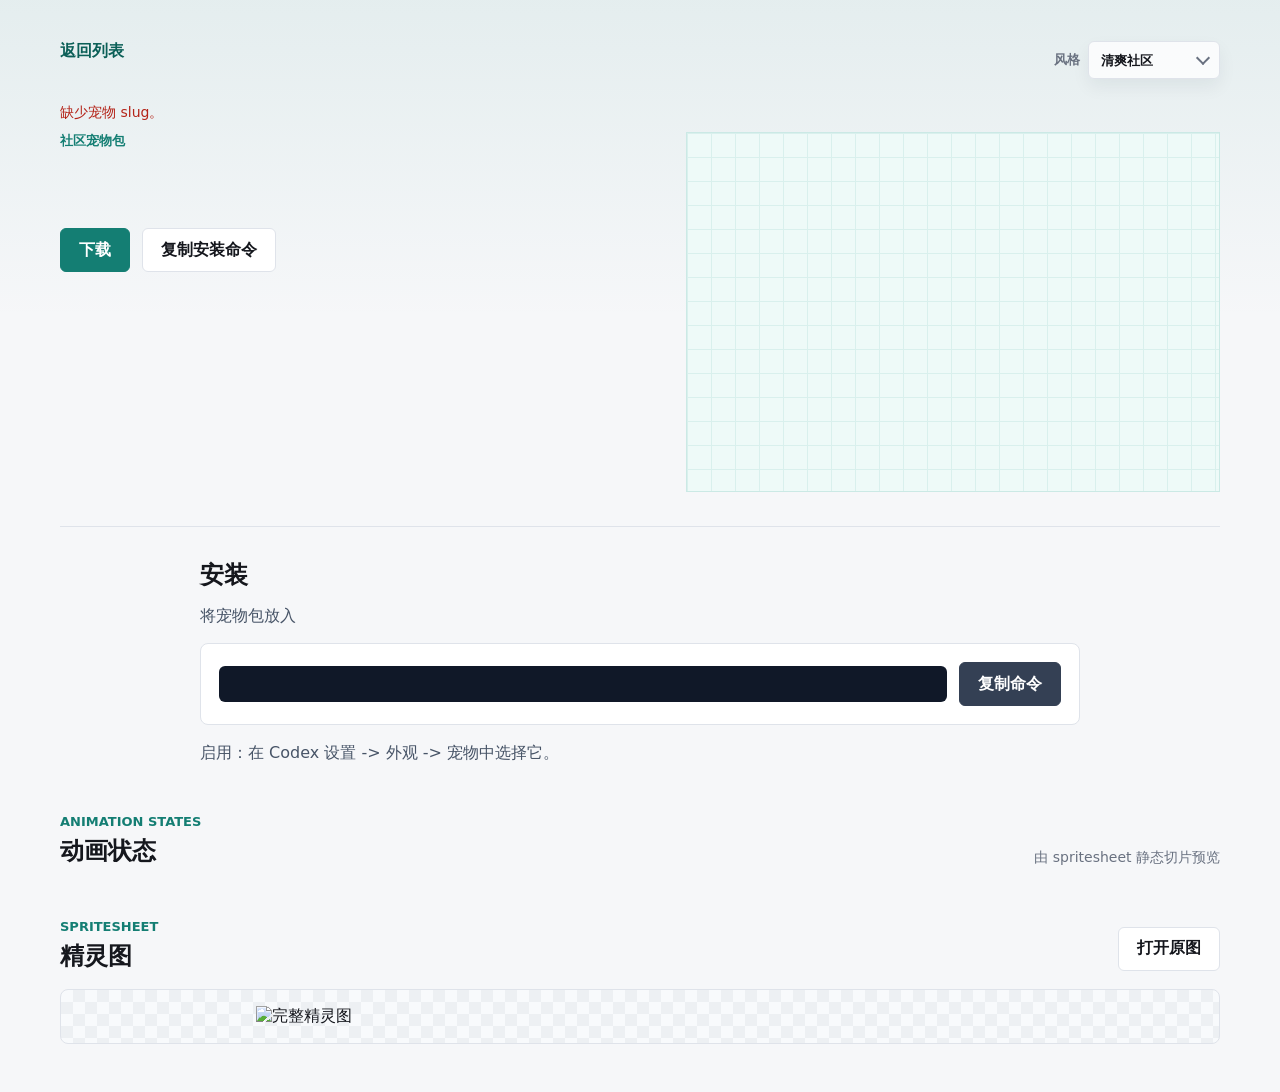
==== detail.html @ 7f70d269 "Initial Codex pet community gallery" ====
<!doctype html>
<html lang="zh-CN">
  <head>
    <meta charset="utf-8" />
    <meta name="viewport" content="width=device-width, initial-scale=1" />
    <title>宠物详情 | Codex Pet Gallery</title>
    <link rel="stylesheet" href="./styles.css" />
  </head>
  <body>
    <main class="shell detailShell">
      <div class="detailTopbar">
        <a class="backLink" href="./index.html">返回列表</a>
        <label class="themeSelectWrap">
          <span>风格</span>
          <span class="selectShell">
            <select id="themeSelect" aria-label="页面风格">
              <option value="classic">清爽社区</option>
              <option value="compact">紧凑信息</option>
              <option value="showcase">展示橱窗</option>
              <option value="dark">夜间像素</option>
            </select>
          </span>
        </label>
      </div>

      <section id="detailStatus" class="status" aria-live="polite">正在加载宠物详情...</section>

      <article id="detailView" class="detailView" hidden>
        <section class="detailHero">
          <div class="detailCopy">
            <p class="eyebrow" id="detailKicker">社区宠物包</p>
            <h1 id="detailTitle"></h1>
            <p id="detailDescription" class="detailDescription"></p>
            <div id="detailTags" class="cardTags"></div>
            <div id="detailStats" class="detailStats"></div>
            <div class="detailActions">
              <a id="detailDownload" class="primaryAction">下载</a>
              <button id="detailCopyInstall" class="secondaryAction" type="button">复制安装命令</button>
            </div>
          </div>

          <div class="detailPreview" aria-label="宠物动画预览">
            <span id="detailSprite" class="detailSprite" aria-hidden="true"></span>
          </div>
        </section>

        <section class="installPanel">
          <h2>安装</h2>
          <p>
            将宠物包放入
            <code id="installPath"></code>
          </p>
          <div class="commandBox">
            <code id="installCommand"></code>
            <button id="copyCommandInline" type="button">复制命令</button>
          </div>
          <p class="enableTip">启用：在 Codex 设置 -> 外观 -> 宠物中选择它。</p>
        </section>

        <section class="animationPanel">
          <div class="sectionTitleRow">
            <div>
              <p class="eyebrow">Animation States</p>
              <h2>动画状态</h2>
            </div>
            <span class="sectionNote">由 spritesheet 静态切片预览</span>
          </div>
          <div id="stateGrid" class="stateGrid"></div>
        </section>

        <section class="spritesheetPanel">
          <div class="sectionTitleRow">
            <div>
              <p class="eyebrow">Spritesheet</p>
              <h2>精灵图</h2>
            </div>
            <a id="spritesheetLink" class="secondaryAction" target="_blank" rel="noreferrer">打开原图</a>
          </div>
          <div class="sheetFrame">
            <img id="spritesheetImage" alt="完整精灵图" />
          </div>
        </section>
      </article>
    </main>

    <script src="./detail.js"></script>
  </body>
</html>
---- styles.css ----
:root {
  color-scheme: light;
  --bg: #f6f7f9;
  --panel: #ffffff;
  --ink: #15171d;
  --muted: #697180;
  --line: #dfe3ea;
  --accent: #147e73;
  --accent-strong: #0b5f57;
  --danger: #b42318;
  --shadow: 0 12px 30px rgba(20, 30, 45, 0.08);
}

* {
  box-sizing: border-box;
}

body {
  margin: 0;
  background:
    linear-gradient(180deg, rgba(20, 126, 115, 0.08), transparent 320px),
    var(--bg);
  color: var(--ink);
  font-family:
    Inter, ui-sans-serif, system-ui, -apple-system, BlinkMacSystemFont, "Segoe UI",
    "Microsoft YaHei", sans-serif;
}

button,
input {
  font: inherit;
}

button:disabled {
  cursor: not-allowed;
  opacity: 0.52;
}

.shell {
  width: min(1180px, calc(100% - 32px));
  margin: 0 auto;
  padding: 34px 0 48px;
}

.topbar {
  display: flex;
  align-items: end;
  justify-content: space-between;
  gap: 24px;
  margin-bottom: 26px;
}

.eyebrow {
  margin: 0 0 8px;
  color: var(--accent);
  font-size: 13px;
  font-weight: 800;
  text-transform: uppercase;
}

h1 {
  margin: 0;
  font-size: 42px;
  line-height: 1.05;
}

.stats {
  color: var(--muted);
  font-size: 14px;
  white-space: nowrap;
}

.inlineStats {
  font-weight: 800;
}

.themeSelectWrap {
  display: inline-flex;
  align-items: center;
  gap: 8px;
  color: var(--muted);
  font-size: 13px;
  font-weight: 800;
  white-space: nowrap;
}

.selectShell {
  position: relative;
  display: inline-flex;
  align-items: center;
}

.selectShell::after {
  content: "";
  position: absolute;
  right: 12px;
  width: 8px;
  height: 8px;
  border-right: 2px solid var(--muted);
  border-bottom: 2px solid var(--muted);
  pointer-events: none;
  transform: translateY(-2px) rotate(45deg);
}

.themeSelectWrap select {
  appearance: none;
  min-height: 38px;
  min-width: 132px;
  padding: 0 34px 0 12px;
  border: 1px solid var(--line);
  border-radius: 6px;
  background: rgba(255, 255, 255, 0.78);
  color: var(--ink);
  cursor: pointer;
  font-weight: 800;
  box-shadow: 0 8px 18px rgba(20, 30, 45, 0.06);
}

.themeSelectWrap select:focus {
  border-color: var(--accent);
  outline: 3px solid rgba(20, 126, 115, 0.14);
}

.controls {
  display: grid;
  gap: 16px;
  padding: 18px;
  margin-bottom: 18px;
  background: rgba(255, 255, 255, 0.78);
  border: 1px solid var(--line);
  border-radius: 8px;
  box-shadow: var(--shadow);
  backdrop-filter: blur(16px);
}

.search {
  display: grid;
  grid-template-columns: minmax(0, 1fr) auto auto;
  gap: 10px;
}

.search input,
.jumpForm input {
  min-width: 0;
  height: 42px;
  padding: 0 14px;
  border: 1px solid var(--line);
  border-radius: 6px;
  background: #fff;
  color: var(--ink);
}

.search button,
.pager button,
.actions a,
.actions button,
.ghost {
  min-height: 38px;
  padding: 0 14px;
  border: 1px solid var(--accent);
  border-radius: 6px;
  background: var(--accent);
  color: #fff;
  cursor: pointer;
  text-decoration: none;
  display: inline-flex;
  align-items: center;
  justify-content: center;
  white-space: nowrap;
}

.toolbar {
  display: flex;
  align-items: center;
  justify-content: space-between;
  gap: 14px;
}

.segmented {
  display: inline-grid;
  grid-template-columns: repeat(3, 1fr);
  border: 1px solid var(--line);
  border-radius: 6px;
  overflow: hidden;
  background: #fff;
}

.segmented button {
  min-width: 78px;
  height: 38px;
  border: 0;
  border-right: 1px solid var(--line);
  background: transparent;
  color: var(--muted);
  cursor: pointer;
}

.segmented button:last-child {
  border-right: 0;
}

.segmented .active {
  background: var(--ink);
  color: #fff;
}

.ghost {
  border-color: var(--line);
  background: #fff;
  color: var(--ink);
}

.tags {
  display: flex;
  flex-wrap: wrap;
  gap: 8px;
}

.styleBar {
  display: flex;
  align-items: center;
  flex-wrap: wrap;
  gap: 8px;
  color: var(--muted);
  font-size: 13px;
}

.styleBar span {
  font-weight: 800;
}

.styleBar button {
  min-height: 32px;
  padding: 0 10px;
  border: 1px solid var(--line);
  border-radius: 6px;
  background: #fff;
  color: var(--muted);
  cursor: pointer;
}

.styleBar button.active {
  border-color: var(--accent);
  background: rgba(20, 126, 115, 0.1);
  color: var(--accent-strong);
}

.tag {
  height: 32px;
  padding: 0 10px;
  border: 1px solid var(--line);
  border-radius: 6px;
  background: #fff;
  color: var(--muted);
  cursor: pointer;
}

.tag.active {
  border-color: var(--accent);
  background: rgba(20, 126, 115, 0.1);
  color: var(--accent-strong);
}

.filterSummary {
  min-height: 20px;
  color: var(--muted);
  font-size: 13px;
}

.summaryRow {
  display: flex;
  align-items: center;
  justify-content: space-between;
  gap: 16px;
}

.status {
  min-height: 28px;
  color: var(--muted);
  font-size: 14px;
}

.status.error {
  color: var(--danger);
}

.grid {
  display: grid;
  grid-template-columns: repeat(4, minmax(0, 1fr));
  gap: 16px;
}

.grid[aria-busy="true"] {
  opacity: 0.68;
}

.card {
  display: grid;
  grid-template-rows: 168px minmax(220px, auto);
  min-width: 0;
  overflow: hidden;
  border: 1px solid var(--line);
  border-radius: 8px;
  background: var(--panel);
  box-shadow: var(--shadow);
}

.previewButton {
  position: relative;
  display: grid;
  place-items: center;
  width: 100%;
  min-width: 0;
  border: 0;
  border-bottom: 1px solid var(--line);
  background:
    linear-gradient(45deg, #edf0f3 25%, transparent 25%) 0 0 / 22px 22px,
    linear-gradient(45deg, transparent 75%, #edf0f3 75%) 0 0 / 22px 22px,
    linear-gradient(45deg, transparent 75%, #edf0f3 75%) 11px 11px / 22px 22px,
    linear-gradient(45deg, #edf0f3 25%, #f8fafc 25%) 11px 11px / 22px 22px;
  cursor: pointer;
}

.sprite {
  --idle-distance: 576px;
  width: 96px;
  height: 104px;
  image-rendering: pixelated;
  background-repeat: no-repeat;
  background-size: 768px 936px;
  background-position: 0 0;
  animation: idleSprite 900ms steps(6) infinite;
}

.card:hover .sprite,
.previewButton:focus-visible .sprite {
  animation-duration: 560ms;
}

@keyframes idleSprite {
  from {
    background-position-x: 0;
  }
  to {
    background-position-x: calc(var(--idle-distance) * -1);
  }
}

.cardBody {
  display: grid;
  grid-template-rows: auto minmax(58px, 1fr) auto auto auto;
  gap: 10px;
  padding: 14px;
}

.titleRow {
  display: flex;
  align-items: start;
  justify-content: space-between;
  gap: 10px;
}

h2 {
  margin: 0;
  min-width: 0;
  font-size: 18px;
  line-height: 1.22;
  overflow-wrap: anywhere;
}

.version {
  flex: 0 0 auto;
  color: var(--muted);
  font-size: 12px;
}

.desc {
  margin: 0;
  color: var(--muted);
  font-size: 13px;
  line-height: 1.45;
  display: -webkit-box;
  -webkit-line-clamp: 3;
  -webkit-box-orient: vertical;
  overflow: hidden;
}

.meta {
  color: var(--muted);
  font-size: 12px;
  line-height: 1.4;
}

.cardTags {
  display: flex;
  flex-wrap: wrap;
  gap: 6px;
  min-height: 26px;
}

.chip {
  display: inline-flex;
  align-items: center;
  height: 24px;
  padding: 0 8px;
  border: 0;
  border-radius: 6px;
  background: #eef5f4;
  color: var(--accent-strong);
  cursor: pointer;
  font-size: 12px;
}

.chip.muted {
  color: var(--muted);
  cursor: default;
}

.actions {
  display: grid;
  grid-template-columns: 1fr 1fr;
  gap: 8px;
}

.actions .copyInstall {
  grid-column: 1 / -1;
  border-color: var(--line);
  background: #fff;
  color: var(--ink);
}

.actions .detail {
  border-color: var(--line);
  background: #fff;
  color: var(--ink);
}

.pager {
  display: flex;
  align-items: center;
  justify-content: center;
  flex-wrap: wrap;
  gap: 12px;
  margin-top: 22px;
}

#pageInfo {
  min-width: 150px;
  text-align: center;
  color: var(--muted);
}

.jumpForm {
  display: inline-flex;
  align-items: center;
  gap: 8px;
  color: var(--muted);
}

.jumpForm input {
  width: 86px;
  height: 38px;
  text-align: center;
}

@media (max-width: 980px) {
  .grid {
    grid-template-columns: repeat(3, minmax(0, 1fr));
  }
}

@media (max-width: 740px) {
  .shell {
    width: min(100% - 20px, 1180px);
    padding-top: 22px;
  }

  .topbar,
  .toolbar {
    align-items: stretch;
    flex-direction: column;
  }

  .topbar {
    align-items: flex-start;
  }

  .themeSelectWrap,
  .selectShell,
  .themeSelectWrap select {
    width: 100%;
  }

  h1 {
    font-size: 34px;
  }

  .search {
    grid-template-columns: 1fr;
  }

  .segmented {
    width: 100%;
  }

  .segmented button {
    min-width: 0;
  }

  .grid {
    grid-template-columns: repeat(2, minmax(0, 1fr));
    gap: 12px;
  }

  .card {
    grid-template-rows: 146px minmax(220px, auto);
  }

  .summaryRow,
  .detailTopbar {
    align-items: stretch;
    flex-direction: column;
  }

  .inlineStats {
    align-self: flex-start;
  }
}

@media (max-width: 480px) {
  .grid {
    grid-template-columns: 1fr;
  }

  .pager {
    align-items: stretch;
    flex-direction: column;
  }

  #pageInfo,
  .jumpForm,
  .pager button {
    width: 100%;
  }

  .jumpForm {
    display: grid;
    grid-template-columns: auto 1fr auto;
  }

  .jumpForm input {
    width: 100%;
  }
}

.detailShell {
  width: min(1160px, calc(100% - 32px));
}

.backLink {
  display: inline-flex;
  align-items: center;
  min-height: 34px;
  margin-bottom: 18px;
  color: var(--accent-strong);
  font-weight: 700;
  text-decoration: none;
}

.detailTopbar {
  display: flex;
  align-items: center;
  justify-content: space-between;
  gap: 16px;
  margin-bottom: 18px;
}

.detailView {
  display: grid;
  gap: 34px;
}

.detailStyleBar {
  margin: -8px 0 18px;
}

.detailHero {
  display: grid;
  grid-template-columns: minmax(0, 1fr) minmax(360px, 46%);
  gap: 42px;
  align-items: start;
  padding-bottom: 34px;
  border-bottom: 1px solid var(--line);
}

.detailCopy {
  min-width: 0;
}

.detailDescription {
  margin: 22px 0 24px;
  max-width: 680px;
  color: #344054;
  font-size: 22px;
  line-height: 1.55;
}

.detailStats {
  margin: 22px 0 0;
  color: var(--muted);
  font-size: 15px;
}

.detailActions {
  display: flex;
  flex-wrap: wrap;
  gap: 12px;
  margin-top: 28px;
}

.primaryAction,
.secondaryAction,
.commandBox button {
  min-height: 44px;
  padding: 0 18px;
  border: 1px solid var(--accent);
  border-radius: 6px;
  background: var(--accent);
  color: #fff;
  cursor: pointer;
  display: inline-flex;
  align-items: center;
  justify-content: center;
  font-weight: 800;
  text-decoration: none;
}

.secondaryAction {
  border-color: var(--line);
  background: #fff;
  color: var(--ink);
}

.detailPreview {
  display: grid;
  place-items: center;
  min-height: 360px;
  border: 1px solid #cbe9e5;
  background:
    linear-gradient(#d9f0ed 1px, transparent 1px) 0 0 / 24px 24px,
    linear-gradient(90deg, #d9f0ed 1px, transparent 1px) 0 0 / 24px 24px,
    #eefaf8;
}

.detailSprite {
  width: 192px;
  height: 208px;
  image-rendering: pixelated;
  background-repeat: no-repeat;
  background-size: 1536px 1872px;
  background-position: 0 0;
  animation: detailIdleSprite 900ms steps(6) infinite;
}

@keyframes detailIdleSprite {
  from {
    background-position-x: 0;
  }
  to {
    background-position-x: -1152px;
  }
}

.installPanel {
  width: min(880px, 100%);
  margin: 0 auto;
}

.installPanel h2 {
  margin: 0 0 12px;
  font-size: 24px;
}

.installPanel p {
  color: #475467;
  font-size: 16px;
}

.installPanel code {
  border-radius: 5px;
  background: #fff7e6;
  color: #111827;
  font-family: "Cascadia Mono", "SFMono-Regular", Consolas, monospace;
}

.commandBox {
  display: grid;
  grid-template-columns: minmax(0, 1fr) auto;
  gap: 12px;
  align-items: center;
  padding: 18px;
  border: 1px solid var(--line);
  border-radius: 8px;
  background: #fff;
}

.commandBox > code {
  display: block;
  min-width: 0;
  padding: 18px;
  overflow-x: auto;
  border-radius: 6px;
  background: #101828;
  color: #fff;
  white-space: nowrap;
}

.commandBox button {
  border-color: #344054;
  background: #344054;
}

.enableTip {
  margin-top: 18px;
}

.animationPanel,
.spritesheetPanel {
  display: grid;
  gap: 18px;
}

.sectionTitleRow {
  display: flex;
  align-items: end;
  justify-content: space-between;
  gap: 18px;
}

.sectionTitleRow h2 {
  margin: 0;
  font-size: 24px;
}

.sectionNote {
  color: var(--muted);
  font-size: 14px;
}

.stateGrid {
  display: grid;
  grid-template-columns: repeat(3, minmax(0, 1fr));
  gap: 14px;
}

.stateCard {
  display: grid;
  gap: 8px;
  min-width: 0;
  padding: 12px;
  border: 1px solid var(--line);
  border-radius: 8px;
  background: #fff;
}

.statePreview {
  display: grid;
  place-items: center;
  min-height: 138px;
  overflow: hidden;
  border: 1px solid #d7ece9;
  border-radius: 6px;
  background:
    linear-gradient(#e2f2ef 1px, transparent 1px) 0 0 / 18px 18px,
    linear-gradient(90deg, #e2f2ef 1px, transparent 1px) 0 0 / 18px 18px,
    #f5fbfa;
}

.stateSprite {
  width: 96px;
  height: 104px;
  image-rendering: pixelated;
  background-repeat: no-repeat;
  background-size: 768px 936px;
  background-position: 0 calc(var(--row) * -104px);
  animation-name: stateSprite;
  animation-iteration-count: infinite;
}

@keyframes stateSprite {
  from {
    background-position-x: 0;
  }
  to {
    background-position-x: calc(var(--distance) * -1);
  }
}

.stateTitle {
  font-weight: 800;
}

.stateMeta {
  color: var(--muted);
  font-size: 13px;
}

.sheetFrame {
  overflow: auto;
  max-height: 720px;
  padding: 16px;
  border: 1px solid var(--line);
  border-radius: 8px;
  background:
    linear-gradient(45deg, #edf0f3 25%, transparent 25%) 0 0 / 24px 24px,
    linear-gradient(45deg, transparent 75%, #edf0f3 75%) 0 0 / 24px 24px,
    linear-gradient(45deg, transparent 75%, #edf0f3 75%) 12px 12px / 24px 24px,
    linear-gradient(45deg, #edf0f3 25%, #f8fafc 25%) 12px 12px / 24px 24px;
}

.sheetFrame img {
  display: block;
  width: min(100%, 768px);
  height: auto;
  margin: 0 auto;
  image-rendering: pixelated;
}

@media (max-width: 860px) {
  .detailHero {
    grid-template-columns: 1fr;
  }

  .detailPreview {
    min-height: 300px;
  }
}

@media (max-width: 560px) {
  .detailDescription {
    font-size: 18px;
  }

  .detailActions,
  .commandBox {
    grid-template-columns: 1fr;
  }

  .primaryAction,
  .secondaryAction,
  .commandBox button {
    width: 100%;
  }

  .sectionTitleRow {
    align-items: stretch;
    flex-direction: column;
  }

  .stateGrid {
    grid-template-columns: 1fr;
  }
}

@media (min-width: 561px) and (max-width: 900px) {
  .stateGrid {
    grid-template-columns: repeat(2, minmax(0, 1fr));
  }
}

/* Style 2: compact information desk */
:root[data-theme="compact"] {
  --bg: #f7f8fb;
  --panel: #ffffff;
  --ink: #18212f;
  --muted: #566274;
  --line: #d9dee8;
  --accent: #2563eb;
  --accent-strong: #1d4ed8;
  --shadow: 0 6px 18px rgba(20, 30, 45, 0.06);
}

:root[data-theme="compact"] body {
  background: var(--bg);
}

:root[data-theme="compact"] .shell {
  width: min(1480px, calc(100% - 24px));
  padding-top: 18px;
}

:root[data-theme="compact"] .topbar {
  align-items: center;
  margin-bottom: 14px;
}

:root[data-theme="compact"] h1 {
  font-size: 30px;
}

:root[data-theme="compact"] .controls {
  gap: 10px;
  padding: 12px;
  box-shadow: none;
}

:root[data-theme="compact"] .grid {
  grid-template-columns: repeat(5, minmax(0, 1fr));
  gap: 10px;
}

:root[data-theme="compact"] .card {
  grid-template-rows: 118px minmax(190px, auto);
  border-radius: 6px;
}

:root[data-theme="compact"] .sprite {
  --idle-distance: 432px;
  width: 72px;
  height: 78px;
  background-size: 576px 702px;
}

:root[data-theme="compact"] .cardBody {
  gap: 7px;
  padding: 10px;
}

:root[data-theme="compact"] h2 {
  font-size: 15px;
}

:root[data-theme="compact"] .desc {
  -webkit-line-clamp: 2;
  font-size: 12px;
}

:root[data-theme="compact"] .actions {
  grid-template-columns: 1fr;
}

/* Style 3: showcase gallery */
:root[data-theme="showcase"] {
  --bg: #fbf7f1;
  --panel: #fffdf8;
  --ink: #201712;
  --muted: #735f52;
  --line: #ead9c8;
  --accent: #b85f2f;
  --accent-strong: #87441f;
  --shadow: 0 18px 38px rgba(89, 50, 25, 0.12);
}

:root[data-theme="showcase"] body {
  background:
    linear-gradient(180deg, rgba(184, 95, 47, 0.18), transparent 380px),
    var(--bg);
}

:root[data-theme="showcase"] .shell {
  width: min(1320px, calc(100% - 40px));
}

:root[data-theme="showcase"] .topbar {
  align-items: center;
  padding: 24px 0;
}

:root[data-theme="showcase"] h1 {
  font-size: 54px;
}

:root[data-theme="showcase"] .controls {
  padding: 22px;
  border-radius: 8px;
  background: rgba(255, 253, 248, 0.9);
}

:root[data-theme="showcase"] .grid {
  grid-template-columns: repeat(3, minmax(0, 1fr));
  gap: 22px;
}

:root[data-theme="showcase"] .card {
  grid-template-rows: 238px minmax(230px, auto);
}

:root[data-theme="showcase"] .sprite {
  --idle-distance: 864px;
  width: 144px;
  height: 156px;
  background-size: 1152px 1404px;
}

:root[data-theme="showcase"] .previewButton {
  background:
    linear-gradient(#ead9c8 1px, transparent 1px) 0 0 / 22px 22px,
    linear-gradient(90deg, #ead9c8 1px, transparent 1px) 0 0 / 22px 22px,
    #fff8ed;
}

:root[data-theme="showcase"] h2 {
  font-size: 22px;
}

/* Style 4: dark pixel lab */
:root[data-theme="dark"] {
  color-scheme: dark;
  --bg: #0b1118;
  --panel: #121a24;
  --ink: #f4f7fb;
  --muted: #9aa7b8;
  --line: #263445;
  --accent: #34d399;
  --accent-strong: #6ee7b7;
  --danger: #fb7185;
  --shadow: 0 12px 28px rgba(0, 0, 0, 0.34);
}

:root[data-theme="dark"] body {
  background:
    linear-gradient(180deg, rgba(52, 211, 153, 0.12), transparent 340px),
    radial-gradient(circle at top right, rgba(37, 99, 235, 0.12), transparent 300px),
    var(--bg);
}

:root[data-theme="dark"] .controls,
:root[data-theme="dark"] .card,
:root[data-theme="dark"] .stateCard,
:root[data-theme="dark"] .commandBox {
  background: rgba(18, 26, 36, 0.92);
}

:root[data-theme="dark"] .search input,
:root[data-theme="dark"] .jumpForm input,
:root[data-theme="dark"] .themeSelectWrap select,
:root[data-theme="dark"] .segmented,
:root[data-theme="dark"] .tag,
:root[data-theme="dark"] .styleBar button,
:root[data-theme="dark"] .ghost,
:root[data-theme="dark"] .actions .copyInstall,
:root[data-theme="dark"] .actions .detail,
:root[data-theme="dark"] .secondaryAction {
  background: #0f1722;
  color: var(--ink);
}

:root[data-theme="dark"] .themeSelectWrap select {
  box-shadow: 0 8px 18px rgba(0, 0, 0, 0.18);
}

:root[data-theme="dark"] .selectShell::after {
  border-color: var(--accent-strong);
}

:root[data-theme="dark"] .segmented .active {
  background: var(--accent);
  color: #06110d;
}

:root[data-theme="dark"] .styleBar button.active,
:root[data-theme="dark"] .tag.active {
  background: rgba(52, 211, 153, 0.16);
  color: var(--accent-strong);
}

:root[data-theme="dark"] .previewButton,
:root[data-theme="dark"] .sheetFrame {
  background:
    linear-gradient(45deg, #182232 25%, transparent 25%) 0 0 / 22px 22px,
    linear-gradient(45deg, transparent 75%, #182232 75%) 0 0 / 22px 22px,
    linear-gradient(45deg, transparent 75%, #182232 75%) 11px 11px / 22px 22px,
    linear-gradient(45deg, #182232 25%, #101823 25%) 11px 11px / 22px 22px;
}

:root[data-theme="dark"] .detailPreview,
:root[data-theme="dark"] .statePreview {
  background:
    linear-gradient(#21384a 1px, transparent 1px) 0 0 / 22px 22px,
    linear-gradient(90deg, #21384a 1px, transparent 1px) 0 0 / 22px 22px,
    #0d1722;
}

:root[data-theme="dark"] .detailDescription {
  color: #d3dbe7;
}

:root[data-theme="dark"] .installPanel code {
  background: #1c2a3a;
  color: #f4f7fb;
}

:root[data-theme="dark"] .commandBox > code {
  background: #050914;
}

@media (max-width: 1180px) {
  :root[data-theme="compact"] .grid {
    grid-template-columns: repeat(4, minmax(0, 1fr));
  }
}

@media (max-width: 980px) {
  :root[data-theme="compact"] .grid,
  :root[data-theme="showcase"] .grid {
    grid-template-columns: repeat(3, minmax(0, 1fr));
  }
}

@media (max-width: 740px) {
  :root[data-theme="compact"] .grid,
  :root[data-theme="showcase"] .grid {
    grid-template-columns: repeat(2, minmax(0, 1fr));
  }
}

@media (max-width: 480px) {
  :root[data-theme="compact"] .grid,
  :root[data-theme="showcase"] .grid {
    grid-template-columns: 1fr;
  }
}
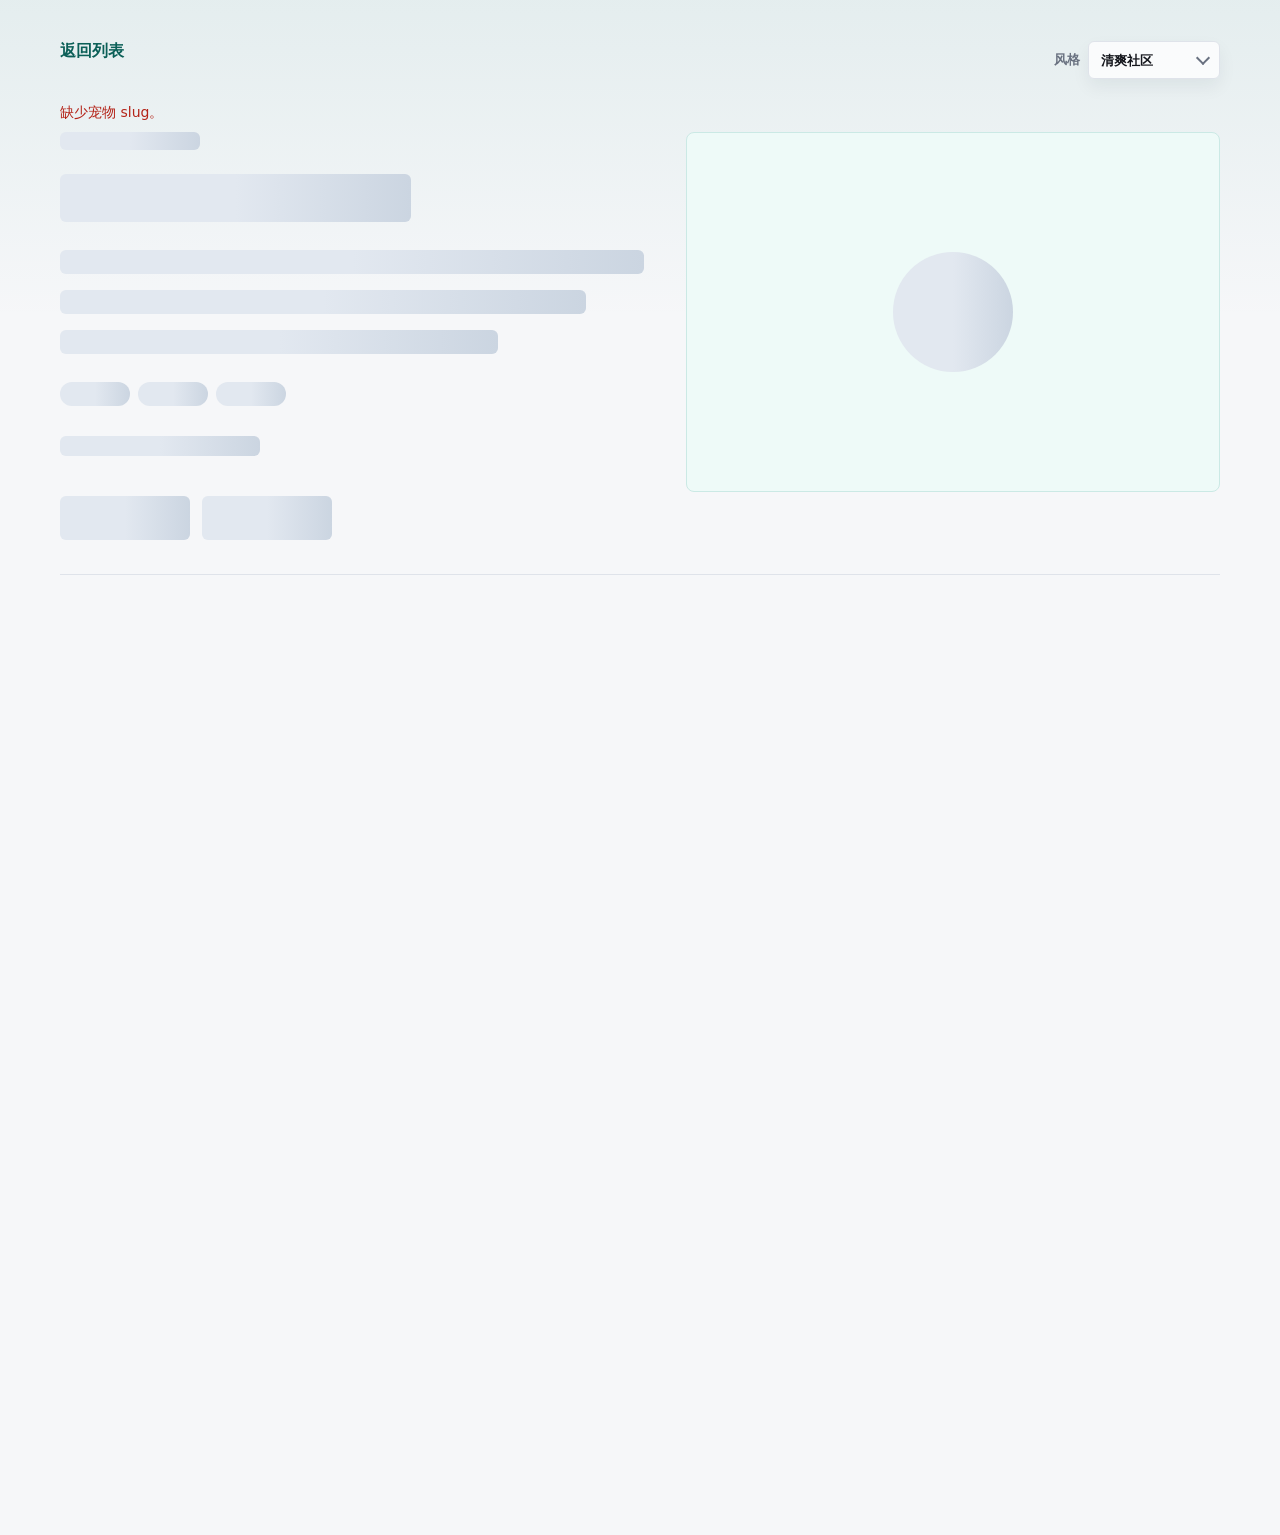
==== commit 85c9fe34: "feat: 优化详情页骨架屏、降落伞逻辑与宠物点击互动" ====
--- a/detail.html
+++ b/detail.html
@@ -3,13 +3,15 @@
   <head>
     <meta charset="utf-8" />
     <meta name="viewport" content="width=device-width, initial-scale=1" />
+    <meta name="description" content="Codex Pet Gallery 宠物详情页，提供高品质社区宠物包的详细信息、动画状态预览、精灵图展示及一键命令安装下载服务。" />
+    <meta name="keywords" content="Codex Pet, 桌面宠物, 宠物包下载, 动画预览, 像素宠物, 精灵图" />
     <title>宠物详情 | Codex Pet Gallery</title>
     <link rel="stylesheet" href="./styles.css" />
   </head>
   <body>
     <main class="shell detailShell">
       <div class="detailTopbar">
-        <a class="backLink" href="./index.html">返回列表</a>
+        <a class="backLink" href="./index.html" aria-label="返回宠物画廊列表">返回列表</a>
         <label class="themeSelectWrap">
           <span>风格</span>
           <span class="selectShell">
@@ -18,12 +20,39 @@
               <option value="compact">紧凑信息</option>
               <option value="showcase">展示橱窗</option>
               <option value="dark">夜间像素</option>
+              <option value="cartoon">卡通花园</option>
             </select>
           </span>
         </label>
       </div>
 
       <section id="detailStatus" class="status" aria-live="polite">正在加载宠物详情...</section>
+
+      <!-- 高保真 shimmer 流光骨架屏布局 -->
+      <section id="detailSkeleton" class="detailSkeleton" aria-busy="true" aria-label="正在加载宠物详情，请稍候">
+        <div class="skeletonHero">
+          <div class="skeletonCopy">
+            <div class="skeleton-item skeleton-kicker" aria-hidden="true"></div>
+            <div class="skeleton-item skeleton-title" aria-hidden="true"></div>
+            <div class="skeleton-item skeleton-desc-line1" aria-hidden="true"></div>
+            <div class="skeleton-item skeleton-desc-line2" aria-hidden="true"></div>
+            <div class="skeleton-item skeleton-desc-line3" aria-hidden="true"></div>
+            <div class="skeleton-tags" aria-hidden="true">
+              <div class="skeleton-item skeleton-chip"></div>
+              <div class="skeleton-item skeleton-chip"></div>
+              <div class="skeleton-item skeleton-chip"></div>
+            </div>
+            <div class="skeleton-item skeleton-stats" aria-hidden="true"></div>
+            <div class="skeleton-actions" aria-hidden="true">
+              <div class="skeleton-item skeleton-btn"></div>
+              <div class="skeleton-item skeleton-btn"></div>
+            </div>
+          </div>
+          <div class="skeletonPreview" aria-hidden="true">
+            <div class="skeleton-item skeleton-sprite"></div>
+          </div>
+        </div>
+      </section>
 
       <article id="detailView" class="detailView" hidden>
         <section class="detailHero">
@@ -34,8 +63,8 @@
             <div id="detailTags" class="cardTags"></div>
             <div id="detailStats" class="detailStats"></div>
             <div class="detailActions">
-              <a id="detailDownload" class="primaryAction">下载</a>
-              <button id="detailCopyInstall" class="secondaryAction" type="button">复制安装命令</button>
+              <a id="detailDownload" class="primaryAction" aria-label="下载该宠物的安装包文件">下载</a>
+              <button id="detailCopyInstall" class="secondaryAction" type="button" aria-label="复制一键安装该宠物的 Powershell 命令">复制安装命令</button>
             </div>
           </div>
 
@@ -52,7 +81,7 @@
           </p>
           <div class="commandBox">
             <code id="installCommand"></code>
-            <button id="copyCommandInline" type="button">复制命令</button>
+            <button id="copyCommandInline" type="button" aria-label="复制当前行的 Powershell 安装命令">复制命令</button>
           </div>
           <p class="enableTip">启用：在 Codex 设置 -> 外观 -> 宠物中选择它。</p>
         </section>
@@ -74,7 +103,7 @@
               <p class="eyebrow">Spritesheet</p>
               <h2>精灵图</h2>
             </div>
-            <a id="spritesheetLink" class="secondaryAction" target="_blank" rel="noreferrer">打开原图</a>
+            <a id="spritesheetLink" class="secondaryAction" target="_blank" rel="noreferrer" aria-label="在新窗口中打开原图尺寸的精灵图">打开原图</a>
           </div>
           <div class="sheetFrame">
             <img id="spritesheetImage" alt="完整精灵图" />
--- a/styles.css
+++ b/styles.css
@@ -48,6 +48,346 @@
   justify-content: space-between;
   gap: 24px;
   margin-bottom: 26px;
+}
+
+/* ==========================================
+   CodeX 顶部链接与下载引导高级设计系统
+   ========================================== */
+.topbarActions {
+  display: inline-flex;
+  align-items: center;
+  gap: 16px;
+}
+
+.topbarActions a {
+  text-decoration: none;
+  font-size: 13px;
+  font-weight: 800;
+  padding: 8px 14px;
+  border-radius: 6px;
+  transition: all 0.25s cubic-bezier(0.25, 0.8, 0.25, 1);
+  display: inline-flex;
+  align-items: center;
+}
+
+/* GitHub 链接 */
+.topbarActions .repoLink {
+  background: rgba(255, 255, 255, 0.8);
+  border: 1px solid var(--line);
+  color: var(--ink);
+  box-shadow: 0 4px 10px rgba(0, 0, 0, 0.03);
+}
+.topbarActions .repoLink:hover {
+  background: var(--panel);
+  border-color: var(--accent);
+  color: var(--accent-strong);
+  transform: translateY(-1px);
+  box-shadow: 0 6px 14px rgba(0, 0, 0, 0.06);
+}
+
+/* 下载客户端链接 */
+.topbarActions .downloadLink {
+  background: var(--accent);
+  border: 1px solid var(--accent);
+  color: #fff;
+  box-shadow: 0 4px 10px rgba(20, 126, 115, 0.15);
+}
+.topbarActions .downloadLink:hover {
+  background: var(--accent-strong);
+  border-color: var(--accent-strong);
+  transform: translateY(-1px);
+  box-shadow: 0 6px 14px rgba(20, 126, 115, 0.25);
+}
+
+/* ==========================================
+   下载客户端引导横幅 (Download Banner)
+   ========================================== */
+.downloadGuide {
+  display: flex;
+  justify-content: space-between;
+  align-items: center;
+  gap: 28px;
+  padding: 24px 32px;
+  margin-bottom: 24px;
+  border-radius: 12px;
+  border: 1px solid var(--line);
+  background: linear-gradient(135deg, color-mix(in srgb, var(--accent) 4%, transparent) 0%, rgba(255, 255, 255, 0.62) 100%);
+  box-shadow: var(--shadow);
+  transition: all 0.3s ease;
+}
+
+.downloadGuide:hover {
+  box-shadow: 0 12px 28px rgba(20, 30, 45, 0.08);
+}
+
+.downloadGuide > div {
+  max-width: 720px;
+}
+
+.downloadGuide .guideLabel {
+  display: inline-block;
+  padding: 4px 10px;
+  background: color-mix(in srgb, var(--accent) 8%, transparent);
+  color: var(--accent-strong);
+  border-radius: 999px;
+  font-size: 11px;
+  font-weight: 800;
+  text-transform: uppercase;
+  margin: 0 0 10px 0;
+}
+
+.downloadGuide h2 {
+  margin: 0 0 8px 0;
+  font-size: 20px;
+  font-weight: 800;
+  color: var(--ink);
+  line-height: 1.35;
+}
+
+.downloadGuide p {
+  margin: 0;
+  font-size: 14px;
+  color: var(--muted);
+  line-height: 1.5;
+}
+
+.downloadGuide .guideActions {
+  display: flex;
+  align-items: center;
+  gap: 12px;
+  flex-shrink: 0;
+}
+
+.downloadGuide .guideActions a {
+  text-decoration: none;
+  font-size: 14px;
+  font-weight: 800;
+  padding: 10px 20px;
+  border-radius: 6px;
+  transition: all 0.25s cubic-bezier(0.25, 0.8, 0.25, 1);
+  display: inline-flex;
+  align-items: center;
+  justify-content: center;
+  min-height: 40px;
+}
+
+.downloadGuide .primaryGuideAction {
+  background: linear-gradient(135deg, var(--accent) 0%, var(--accent-strong) 100%);
+  border: 1px solid var(--accent);
+  color: #fff;
+  box-shadow: 0 4px 14px rgba(20, 126, 115, 0.2);
+}
+
+.downloadGuide .primaryGuideAction:hover {
+  transform: translateY(-2px);
+  box-shadow: 0 8px 20px rgba(20, 126, 115, 0.35);
+}
+
+.downloadGuide .secondaryGuideAction {
+  background: #fff;
+  border: 1px solid var(--line);
+  color: var(--ink);
+  box-shadow: 0 2px 6px rgba(0, 0, 0, 0.02);
+}
+
+.downloadGuide .secondaryGuideAction:hover {
+  border-color: var(--accent);
+  color: var(--accent-strong);
+  background: var(--panel);
+  transform: translateY(-1px);
+}
+
+/* ==========================================
+   5 大主题精细样式适配
+   ========================================== */
+
+/* 紧凑主题 */
+:root[data-theme="compact"] .topbarActions a {
+  padding: 6px 10px;
+  font-size: 12px;
+  border-radius: 4px;
+}
+:root[data-theme="compact"] .downloadGuide {
+  padding: 16px 20px;
+  gap: 16px;
+  background: var(--panel);
+  border-radius: 6px;
+  box-shadow: none;
+}
+:root[data-theme="compact"] .downloadGuide h2 {
+  font-size: 16px;
+}
+:root[data-theme="compact"] .downloadGuide p {
+  font-size: 12px;
+}
+:root[data-theme="compact"] .downloadGuide .guideActions a {
+  padding: 8px 14px;
+  font-size: 12px;
+  border-radius: 4px;
+  min-height: 34px;
+}
+
+/* Showcase (展示橱窗) */
+:root[data-theme="showcase"] .topbarActions a {
+  padding: 10px 18px;
+  border-radius: 12px;
+}
+:root[data-theme="showcase"] .downloadGuide {
+  padding: 34px 42px;
+  border-radius: 20px;
+  background: linear-gradient(135deg, rgba(184, 95, 47, 0.05) 0%, rgba(255, 253, 248, 0.95) 100%);
+  border: 1px solid #ead9c8;
+}
+:root[data-theme="showcase"] .downloadGuide h2 {
+  font-size: 24px;
+}
+:root[data-theme="showcase"] .downloadGuide .guideLabel {
+  background: rgba(184, 95, 47, 0.08);
+  color: var(--accent);
+}
+:root[data-theme="showcase"] .downloadGuide .guideActions a {
+  padding: 12px 24px;
+  border-radius: 12px;
+}
+:root[data-theme="showcase"] .downloadGuide .primaryGuideAction {
+  background: linear-gradient(135deg, var(--accent) 0%, var(--accent-strong) 100%);
+  box-shadow: 0 6px 18px rgba(184, 95, 47, 0.25);
+}
+:root[data-theme="showcase"] .downloadGuide .primaryGuideAction:hover {
+  box-shadow: 0 10px 24px rgba(184, 95, 47, 0.4);
+}
+:root[data-theme="showcase"] .downloadGuide .secondaryGuideAction {
+  background: var(--panel);
+}
+
+/* Dark (夜间像素) */
+:root[data-theme="dark"] .topbarActions .repoLink {
+  background: #121a24;
+  border-color: #263445;
+  color: var(--ink);
+}
+:root[data-theme="dark"] .topbarActions .repoLink:hover {
+  background: #1a2533;
+  border-color: var(--accent);
+}
+:root[data-theme="dark"] .downloadGuide {
+  background: linear-gradient(135deg, rgba(52, 211, 153, 0.04) 0%, rgba(18, 26, 36, 0.88) 100%);
+  border-color: #263445;
+}
+:root[data-theme="dark"] .downloadGuide h2 {
+  color: var(--ink);
+}
+:root[data-theme="dark"] .downloadGuide .guideLabel {
+  background: rgba(52, 211, 153, 0.12);
+  color: var(--accent-strong);
+}
+:root[data-theme="dark"] .downloadGuide .secondaryGuideAction {
+  background: #0f1722;
+  border-color: #263445;
+}
+:root[data-theme="dark"] .downloadGuide .secondaryGuideAction:hover {
+  background: #182232;
+  border-color: var(--accent);
+}
+
+/* Cartoon (卡通花园) */
+:root[data-theme="cartoon"] .topbarActions {
+  gap: 12px;
+}
+:root[data-theme="cartoon"] .topbarActions a {
+  border: 2px solid #ead6ba;
+  border-radius: 10px;
+  background: #fffdf7;
+  color: #7a4f3d;
+}
+:root[data-theme="cartoon"] .topbarActions .repoLink:hover {
+  background: #fff0bd;
+  color: #8a5b28;
+}
+:root[data-theme="cartoon"] .topbarActions .downloadLink {
+  border-color: #7dae56;
+  background: linear-gradient(180deg, #94c96c, #75a94e);
+  color: #fffdf7;
+  box-shadow: inset 0 2px 0 rgba(255, 255, 255, 0.28);
+}
+:root[data-theme="cartoon"] .topbarActions .downloadLink:hover {
+  background: linear-gradient(180deg, #a4db7c, #85b95e);
+}
+:root[data-theme="cartoon"] .downloadGuide {
+  background: linear-gradient(135deg, #fffdfa 0%, #fff7e8 100%);
+  border: 2px dashed #ead6ba;
+  border-radius: 16px;
+  box-shadow: 0 12px 24px rgba(145, 101, 49, 0.08);
+}
+:root[data-theme="cartoon"] .downloadGuide h2 {
+  color: #7a3f2a;
+}
+:root[data-theme="cartoon"] .downloadGuide .guideLabel {
+  background: #ffe8e4;
+  border: 1px solid #f0c9c2;
+  color: #9a584d;
+}
+:root[data-theme="cartoon"] .downloadGuide .primaryGuideAction {
+  border: 2px solid #7dae56;
+  border-radius: 10px;
+  background: linear-gradient(180deg, #94c96c, #75a94e);
+  color: #fffdf7;
+  box-shadow: inset 0 2px 0 rgba(255, 255, 255, 0.28), 0 4px 10px rgba(117, 169, 78, 0.25);
+}
+:root[data-theme="cartoon"] .downloadGuide .primaryGuideAction:hover {
+  transform: translateY(-2px) scale(1.02);
+  box-shadow: inset 0 2px 0 rgba(255, 255, 255, 0.28), 0 6px 14px rgba(117, 169, 78, 0.38);
+}
+:root[data-theme="cartoon"] .downloadGuide .secondaryGuideAction {
+  border: 2px solid #e9cfa9;
+  border-radius: 10px;
+  background: #fffaf0;
+  color: #7a4f3d;
+}
+:root[data-theme="cartoon"] .downloadGuide .secondaryGuideAction:hover {
+  background: #fff0bd;
+  color: #8a5b28;
+  border-color: #f1d59a;
+}
+
+/* ==========================================
+   响应式流式布局支持
+   ========================================== */
+@media (max-width: 860px) {
+  .downloadGuide {
+    flex-direction: column;
+    align-items: stretch;
+    padding: 24px;
+    gap: 20px;
+  }
+  .downloadGuide .guideActions {
+    justify-content: flex-start;
+  }
+}
+
+@media (max-width: 560px) {
+  .topbar {
+    flex-direction: column;
+    align-items: stretch;
+    gap: 16px;
+  }
+  .topbarActions {
+    flex-wrap: wrap;
+    width: 100%;
+  }
+  .topbarActions a,
+  .topbarActions .themeSelectWrap,
+  .topbarActions .themeSelectWrap select {
+    width: 100%;
+    justify-content: center;
+  }
+  .downloadGuide .guideActions {
+    flex-direction: column;
+    align-items: stretch;
+  }
+  .downloadGuide .guideActions a {
+    width: 100%;
+  }
 }
 
 .eyebrow {
@@ -303,6 +643,54 @@
   border-radius: 8px;
   background: var(--panel);
   box-shadow: var(--shadow);
+  transition: transform 0.3s cubic-bezier(0.25, 0.8, 0.25, 1), box-shadow 0.3s cubic-bezier(0.25, 0.8, 0.25, 1), border-color 0.3s ease;
+  will-change: transform, box-shadow;
+}
+
+.card:hover {
+  transform: translateY(-6px);
+  box-shadow: 0 20px 38px rgba(20, 30, 45, 0.15);
+  border-color: var(--accent);
+}
+
+/* 紧凑主题 compact card hover */
+:root[data-theme="compact"] .card {
+  transition: transform 0.25s ease, box-shadow 0.25s ease, border-color 0.25s ease;
+}
+:root[data-theme="compact"] .card:hover {
+  transform: translateY(-4px);
+  box-shadow: 0 10px 22px rgba(20, 30, 45, 0.1);
+  border-color: var(--accent);
+}
+
+/* 展示橱窗主题 showcase card hover */
+:root[data-theme="showcase"] .card {
+  transition: transform 0.4s cubic-bezier(0.165, 0.84, 0.44, 1), box-shadow 0.4s cubic-bezier(0.165, 0.84, 0.44, 1), border-color 0.4s ease;
+}
+:root[data-theme="showcase"] .card:hover {
+  transform: translateY(-8px);
+  box-shadow: 0 24px 44px rgba(89, 50, 25, 0.18);
+  border-color: var(--accent);
+}
+
+/* 夜间像素主题 dark card hover */
+:root[data-theme="dark"] .card {
+  transition: transform 0.3s cubic-bezier(0.25, 0.8, 0.25, 1), box-shadow 0.3s cubic-bezier(0.25, 0.8, 0.25, 1), border-color 0.3s ease;
+}
+:root[data-theme="dark"] .card:hover {
+  transform: translateY(-6px);
+  box-shadow: 0 20px 38px rgba(0, 0, 0, 0.4);
+  border-color: var(--accent-strong);
+}
+
+/* 卡通花园主题 cartoon card hover */
+:root[data-theme="cartoon"] .card {
+  transition: transform 0.35s cubic-bezier(0.175, 0.885, 0.32, 1.275), box-shadow 0.35s ease, border-color 0.35s ease;
+}
+:root[data-theme="cartoon"] .card:hover {
+  transform: translateY(-6px) rotate(-1deg);
+  box-shadow: 0 16px 28px rgba(145, 101, 49, 0.1);
+  border-color: var(--accent);
 }
 
 .previewButton {
@@ -332,9 +720,14 @@
   animation: idleSprite 900ms steps(6) infinite;
 }
 
-.card:hover .sprite,
-.previewButton:focus-visible .sprite {
-  animation-duration: 560ms;
+.sprite:not(.loaded) {
+  opacity: 0;
+  animation: none;
+}
+
+.sprite.loaded {
+  opacity: 1;
+  transition: opacity 180ms ease-out;
 }
 
 @keyframes idleSprite {
@@ -360,7 +753,8 @@
   gap: 10px;
 }
 
-h2 {
+h2,
+h3 {
   margin: 0;
   min-width: 0;
   font-size: 18px;
@@ -422,6 +816,18 @@
   gap: 8px;
 }
 
+.actions .summonPet {
+  grid-column: 1 / -1;
+  border-color: color-mix(in srgb, var(--accent) 62%, var(--line));
+  background: color-mix(in srgb, var(--accent) 10%, #fff);
+  color: var(--accent-strong);
+}
+
+.actions .summonPet:disabled {
+  cursor: wait;
+  opacity: 0.72;
+}
+
 .actions .copyInstall {
   grid-column: 1 / -1;
   border-color: var(--line);
@@ -433,6 +839,164 @@
   border-color: var(--line);
   background: #fff;
   color: var(--ink);
+}
+
+.pet-party-layer {
+  position: fixed;
+  inset: 0;
+  z-index: 80;
+  overflow: hidden;
+  pointer-events: none;
+}
+
+.pet-party-pet {
+  position: absolute;
+  width: calc(192px * var(--party-scale, 0.34));
+  height: calc(208px * var(--party-scale, 0.34));
+  pointer-events: auto;
+  touch-action: none;
+  user-select: none;
+  cursor: grab;
+  will-change: transform;
+}
+
+.pet-sprite-wrap {
+  width: 100%;
+  height: 100%;
+  background-repeat: no-repeat;
+  background-size: calc(1536px * var(--party-scale, 0.34)) calc(1872px * var(--party-scale, 0.34));
+  background-position-y: calc(-1 * var(--row, 0) * 208px * var(--party-scale, 0.34));
+  image-rendering: pixelated;
+  animation: pet-party-sprite 900ms steps(var(--steps, 5)) infinite;
+  opacity: 0;
+  transform: scale(0.3);
+  transition: opacity 0.15s ease-out, transform 0.4s cubic-bezier(0.175, 0.885, 0.32, 1.275);
+}
+
+.pet-party-pet.ready .pet-sprite-wrap {
+  opacity: 1;
+  transform: scale(1);
+}
+
+/* 忍者消失时的缩放渐隐动效 */
+.pet-party-pet.vanishing .pet-sprite-wrap {
+  opacity: 0;
+  transform: scale(0);
+  transition: opacity 0.15s ease-in, transform 0.15s cubic-bezier(0.6, -0.28, 0.735, 0.045);
+}
+
+.pet-party-pet:active {
+  cursor: grabbing;
+}
+
+.pet-party-pet img {
+  display: none;
+}
+
+@keyframes pet-party-sprite {
+  from {
+    background-position-x: 0;
+  }
+  to {
+    background-position-x: calc((var(--frames, 6) - 1) * -192px * var(--party-scale, 0.34));
+  }
+}
+
+.pet-party-bubble {
+  position: fixed;
+  z-index: 85;
+  display: flex;
+  flex-direction: column;
+  align-items: center;
+  gap: 6px;
+  padding: 8px 12px;
+  border: 1px solid var(--line);
+  border-radius: 10px;
+  background: var(--panel);
+  color: var(--ink);
+  box-shadow: 0 8px 22px rgba(15, 23, 42, 0.16);
+  pointer-events: auto;
+  transform: translateX(-50%);
+}
+
+.pet-party-bubble[hidden] {
+  display: none;
+}
+
+.pet-party-bubble::after {
+  content: "";
+  position: absolute;
+  left: 50%;
+  bottom: -6px;
+  width: 0;
+  height: 0;
+  border-right: 6px solid transparent;
+  border-left: 6px solid transparent;
+  border-top: 6px solid var(--panel);
+  transform: translateX(-50%);
+}
+
+.pet-bubble-name {
+  max-width: 160px;
+  overflow: hidden;
+  color: var(--ink);
+  font-size: 13px;
+  font-weight: 700;
+  line-height: 1.25;
+  text-overflow: ellipsis;
+  white-space: nowrap;
+}
+
+.pet-party-menu {
+  position: fixed;
+  z-index: 90;
+  display: grid;
+  min-width: 152px;
+  overflow: hidden;
+  padding: 6px;
+  border: 1px solid var(--line);
+  border-radius: 10px;
+  background: var(--panel);
+  box-shadow: 0 14px 34px rgba(15, 23, 42, 0.2);
+  pointer-events: auto;
+}
+
+.pet-party-menu[hidden] {
+  display: none;
+}
+
+.pet-party-menu button {
+  display: flex;
+  align-items: center;
+  min-height: 34px;
+  padding: 0 10px;
+  border: 0;
+  border-radius: 7px;
+  background: transparent;
+  color: var(--ink);
+  cursor: pointer;
+  font-size: 13px;
+  font-weight: 700;
+  text-align: left;
+}
+
+.pet-party-menu button:hover {
+  background: color-mix(in srgb, var(--accent) 12%, transparent);
+  color: var(--accent-strong);
+}
+
+.pet-party-menu button.danger {
+  color: var(--danger);
+}
+
+.pet-party-menu button.danger:hover {
+  background: rgba(216, 111, 111, 0.12);
+}
+
+@media (prefers-reduced-motion: reduce) {
+  .pet-party-pet {
+    animation-duration: 1.8s !important;
+  }
 }
 
 .pager {
@@ -1040,6 +1604,7 @@
 :root[data-theme="dark"] .ghost,
 :root[data-theme="dark"] .actions .copyInstall,
 :root[data-theme="dark"] .actions .detail,
+:root[data-theme="dark"] .actions .summonPet,
 :root[data-theme="dark"] .secondaryAction {
   background: #0f1722;
   color: var(--ink);
@@ -1094,6 +1659,230 @@
   background: #050914;
 }
 
+/* Style 5: cartoon garden */
+:root[data-theme="cartoon"] {
+  --bg: #fffaf0;
+  --panel: #fffdf7;
+  --ink: #6b3c2a;
+  --muted: #9a7667;
+  --line: #ead6ba;
+  --accent: #86b65f;
+  --accent-strong: #5f913c;
+  --danger: #d86f6f;
+  --shadow: 0 16px 30px rgba(145, 101, 49, 0.12);
+}
+
+:root[data-theme="cartoon"] body {
+  background: linear-gradient(180deg, #fff7e8 0, #fffdf7 340px, #fff8ec 100%);
+}
+
+:root[data-theme="cartoon"] body::before,
+:root[data-theme="cartoon"] body::after {
+  content: "";
+  position: fixed;
+  z-index: -1;
+  pointer-events: none;
+}
+
+:root[data-theme="cartoon"] body::before {
+  display: none;
+}
+
+:root[data-theme="cartoon"] body::after {
+  right: max(16px, calc((100vw - 1240px) / 2 - 72px));
+  bottom: 24px;
+  width: 188px;
+  height: 70px;
+  background: url("./assets/cartoon-grass.png") center / contain no-repeat;
+}
+
+:root[data-theme="cartoon"] .shell {
+  width: min(1240px, calc(100% - 36px));
+}
+
+:root[data-theme="cartoon"] .topbar {
+  position: relative;
+  padding: 18px 130px 10px 118px;
+  border: 2px solid #f0dfc8;
+  border-bottom: 0;
+  border-radius: 12px 12px 0 0;
+  background: rgba(255, 253, 247, 0.7);
+}
+
+:root[data-theme="cartoon"] .topbar > * {
+  position: relative;
+  z-index: 1;
+}
+
+:root[data-theme="cartoon"] .topbar::before {
+  content: "";
+  position: absolute;
+  left: -8px;
+  top: 4px;
+  width: 96px;
+  height: 58px;
+  background: url("./assets/cartoon-sun-cloud.png") center / contain no-repeat;
+}
+
+:root[data-theme="cartoon"] .topbar::after {
+  content: "";
+  position: absolute;
+  right: 26px;
+  top: 8px;
+  width: 92px;
+  height: 64px;
+  background: url("./assets/cartoon-cloud.png") center / contain no-repeat;
+}
+
+:root[data-theme="cartoon"] h1 {
+  font-size: 42px;
+  color: #7a3f2a;
+  text-shadow: 0 2px 0 #ffe6c6;
+}
+
+:root[data-theme="cartoon"] .eyebrow {
+  color: #9b6b46;
+}
+
+:root[data-theme="cartoon"] .controls {
+  padding: 18px 22px 22px;
+  border: 2px solid #f0dfc8;
+  border-top: 0;
+  border-radius: 0 0 12px 12px;
+  background: rgba(255, 253, 247, 0.88);
+  box-shadow: var(--shadow);
+}
+
+:root[data-theme="cartoon"] .search input,
+:root[data-theme="cartoon"] .jumpForm input,
+:root[data-theme="cartoon"] .themeSelectWrap select {
+  border: 2px solid #ead6ba;
+  border-radius: 999px;
+  background: #fffef9;
+}
+
+:root[data-theme="cartoon"] .search button,
+:root[data-theme="cartoon"] .pager button,
+:root[data-theme="cartoon"] .primaryAction,
+:root[data-theme="cartoon"] .commandBox button {
+  border-color: #7dae56;
+  border-radius: 10px;
+  background: linear-gradient(180deg, #94c96c, #75a94e);
+  color: #fffdf7;
+  box-shadow: inset 0 2px 0 rgba(255, 255, 255, 0.28);
+}
+
+:root[data-theme="cartoon"] .ghost,
+:root[data-theme="cartoon"] .secondaryAction,
+:root[data-theme="cartoon"] .actions .detail,
+:root[data-theme="cartoon"] .actions .summonPet,
+:root[data-theme="cartoon"] .actions .copyInstall {
+  border-color: #e9cfa9;
+  background: #fffaf0;
+  color: #7a4f3d;
+}
+
+:root[data-theme="cartoon"] .segmented {
+  border: 0;
+  gap: 8px;
+  background: transparent;
+}
+
+:root[data-theme="cartoon"] .segmented button {
+  border: 1px solid #ead6ba;
+  border-radius: 10px;
+  background: #fff7e8;
+  color: #9a7667;
+}
+
+:root[data-theme="cartoon"] .segmented .active {
+  background: #8dbd67;
+  color: #fff;
+}
+
+:root[data-theme="cartoon"] .tag,
+:root[data-theme="cartoon"] .chip {
+  border: 1px solid #f0c9c2;
+  border-radius: 999px;
+  background: #ffe8e4;
+  color: #9a584d;
+}
+
+:root[data-theme="cartoon"] .tag:nth-child(3n),
+:root[data-theme="cartoon"] .chip:nth-child(3n) {
+  border-color: #d5e7b3;
+  background: #f0f8d8;
+  color: #668746;
+}
+
+:root[data-theme="cartoon"] .tag:nth-child(3n + 1),
+:root[data-theme="cartoon"] .chip:nth-child(3n + 1) {
+  border-color: #f1d59a;
+  background: #fff0bd;
+  color: #8b6d32;
+}
+
+:root[data-theme="cartoon"] .grid {
+  gap: 18px;
+}
+
+:root[data-theme="cartoon"] .card,
+:root[data-theme="cartoon"] .stateCard {
+  border: 2px dashed #ebd7bc;
+  border-radius: 16px;
+  background: rgba(255, 253, 247, 0.94);
+  box-shadow: 0 12px 24px rgba(145, 101, 49, 0.1);
+}
+
+:root[data-theme="cartoon"] .previewButton,
+:root[data-theme="cartoon"] .detailPreview,
+:root[data-theme="cartoon"] .statePreview {
+  background:
+    radial-gradient(circle at 92% 10%, #f5d783 0 3px, transparent 4px),
+    radial-gradient(circle at 8% 12%, #badb7f 0 3px, transparent 4px),
+    #fffdf7;
+}
+
+:root[data-theme="cartoon"] .actions .download {
+  border-color: #7dae56;
+  background: linear-gradient(180deg, #94c96c, #75a94e);
+}
+
+:root[data-theme="cartoon"] .actions .summonPet {
+  border-color: #f1d59a;
+  background: #fff0bd;
+  color: #8a5b28;
+}
+
+:root[data-theme="cartoon"] .pet-party-bubble {
+  border-color: #ead6ba;
+  border-radius: 14px;
+  background: #fffdf7;
+  color: #7b5a4b;
+}
+
+:root[data-theme="cartoon"] .pet-party-menu {
+  border: 2px solid #ead6ba;
+  border-radius: 14px;
+  background: #fffdf7;
+  box-shadow: 0 14px 28px rgba(145, 101, 49, 0.18);
+}
+
+:root[data-theme="cartoon"] .pet-party-menu button:hover {
+  background: #fff0bd;
+  color: #8a5b28;
+}
+
+:root[data-theme="cartoon"] .detailDescription {
+  color: #7b5a4b;
+}
+
+:root[data-theme="cartoon"] .installPanel,
+:root[data-theme="cartoon"] .sheetFrame {
+  border-color: #ead6ba;
+  border-radius: 16px;
+}
+
 @media (max-width: 1180px) {
   :root[data-theme="compact"] .grid {
     grid-template-columns: repeat(4, minmax(0, 1fr));
@@ -1120,3 +1909,250 @@
     grid-template-columns: 1fr;
   }
 }
+
+@media (max-width: 740px) {
+  :root[data-theme="cartoon"] .topbar {
+    padding: 74px 18px 12px;
+  }
+
+  :root[data-theme="cartoon"] .topbar::before {
+    left: 14px;
+    top: 8px;
+    width: 86px;
+    height: 52px;
+  }
+
+  :root[data-theme="cartoon"] .topbar::after {
+    right: 14px;
+    top: 10px;
+    width: 78px;
+    height: 54px;
+  }
+
+  :root[data-theme="cartoon"] body::before {
+    display: none;
+  }
+
+  :root[data-theme="cartoon"] body::after {
+    right: 4px;
+    bottom: 4px;
+    width: 118px;
+    height: 44px;
+    opacity: 0.72;
+  }
+}
+
+/* ==========================================
+   Codex Pet Gallery 详情页骨架屏与流光核心优化
+   ========================================== */
+:root {
+  --sk-bg: #e2e8f0;
+  --sk-shimmer: #cbd5e1;
+  --sk-border: #cbe9e5;
+  --sk-preview-bg: #eefaf8;
+}
+:root[data-theme="compact"] {
+  --sk-bg: #e2e8f0;
+  --sk-shimmer: #cbd5e1;
+  --sk-border: #d9dee8;
+  --sk-preview-bg: #f1f3f7;
+}
+:root[data-theme="showcase"] {
+  --sk-bg: #f3e8dc;
+  --sk-shimmer: #ead6c3;
+  --sk-border: #ead9c8;
+  --sk-preview-bg: #fff8ed;
+}
+:root[data-theme="dark"] {
+  --sk-bg: #1e293b;
+  --sk-shimmer: #334155;
+  --sk-border: #21384a;
+  --sk-preview-bg: #0d1722;
+}
+:root[data-theme="cartoon"] {
+  --sk-bg: #ffe8cc;
+  --sk-shimmer: #fff6e0;
+  --sk-border: #ead6ba;
+  --sk-preview-bg: #fffdf7;
+}
+
+.detailView {
+  opacity: 0;
+  transition: opacity 0.45s ease-out;
+}
+.detailView.visible {
+  opacity: 1;
+}
+
+.detailSkeleton {
+  display: grid;
+  gap: 34px;
+}
+.detailSkeleton[hidden],
+.detailSkeleton.hidden {
+  display: none !important;
+}
+
+.skeletonHero {
+  display: grid;
+  grid-template-columns: minmax(0, 1fr) minmax(360px, 46%);
+  gap: 42px;
+  align-items: start;
+  padding-bottom: 34px;
+  border-bottom: 1px solid var(--line);
+}
+.skeletonCopy {
+  display: flex;
+  flex-direction: column;
+  gap: 16px;
+}
+.skeleton-item {
+  background-color: var(--sk-bg);
+  background-image: linear-gradient(90deg, var(--sk-bg) 25%, var(--sk-shimmer) 50%, var(--sk-bg) 75%);
+  background-size: 200% 100%;
+  animation: shimmer 1.5s infinite linear;
+  border-radius: 6px;
+}
+@keyframes shimmer {
+  0% { background-position: 200% 0; }
+  100% { background-position: -200% 0; }
+}
+.skeleton-kicker { width: 140px; height: 18px; }
+.skeleton-title { width: 60%; height: 48px; margin-top: 8px; margin-bottom: 12px; }
+.skeleton-desc-line1 { width: 100%; height: 24px; }
+.skeleton-desc-line2 { width: 90%; height: 24px; }
+.skeleton-desc-line3 { width: 75%; height: 24px; }
+.skeleton-tags { display: flex; gap: 8px; margin-top: 12px; }
+.skeleton-chip { width: 70px; height: 24px; border-radius: 12px; }
+.skeleton-stats { width: 200px; height: 20px; margin-top: 14px; }
+.skeleton-actions { display: flex; gap: 12px; margin-top: 24px; }
+.skeleton-btn { width: 130px; height: 44px; border-radius: 6px; }
+.skeletonPreview { display: grid; place-items: center; min-height: 360px; border: 1px solid var(--sk-border); background: var(--sk-preview-bg); border-radius: 8px; }
+.skeleton-sprite { width: 120px; height: 120px; border-radius: 50%; }
+
+@media (max-width: 860px) {
+  .skeletonHero { grid-template-columns: 1fr; }
+  .skeletonPreview { min-height: 300px; }
+}
+
+/* ==========================================
+   桌宠召唤：替身术烟雾爆破 (Smoke Poof Effect)
+   ========================================== */
+.pet-party-pet.ready {
+  opacity: 1 !important;
+}
+
+.pet-party-summon-effect {
+  position: fixed;
+  z-index: 85; /* 高于宠物层 */
+  width: 1px;
+  height: 1px;
+  pointer-events: none;
+}
+
+.smoke-puff {
+  position: absolute;
+  left: 0;
+  top: 0;
+  width: var(--size, 24px);
+  height: var(--size, 24px);
+  margin-left: calc(var(--size, 24px) / -2);
+  margin-top: calc(var(--size, 24px) / -2);
+  border-radius: 50%;
+  background: radial-gradient(circle at 35% 35%, #ffffff 0%, #e2e8f0 70%, #cbd5e1 100%);
+  box-shadow: 0 4px 10px rgba(148, 163, 184, 0.15);
+  opacity: 0;
+  transform: translate(0, 0) scale(0.3);
+  animation: puffExplode 0.65s cubic-bezier(0.165, 0.84, 0.44, 1) var(--delay, 0s) forwards;
+}
+
+@keyframes puffExplode {
+  0% {
+    opacity: 0;
+    transform: translate(0, 0) scale(0.3);
+    filter: blur(0px);
+  }
+  15% {
+    opacity: 0.95;
+  }
+  50% {
+    opacity: 0.8;
+    filter: blur(1px);
+  }
+  100% {
+    opacity: 0;
+    transform: translate(var(--dir-x), var(--dir-y)) scale(1.6);
+    filter: blur(5px);
+  }
+}
+
+/* ==========================================
+   桌宠下落降落伞与滑翔动效 (Parachute Glider)
+   ========================================== */
+.pet-parachute {
+  position: absolute;
+  left: 50%;
+  bottom: calc(100% - 14px); /* 挂载在宠物头顶 */
+  width: calc(220px * var(--party-scale, 0.34));
+  height: calc(170px * var(--party-scale, 0.34));
+  margin-left: calc(220px * var(--party-scale, 0.34) / -2);
+  pointer-events: none;
+  opacity: 0;
+  transform: translateY(15px) scale(0.2);
+  transition: opacity 0.25s ease-out, transform 0.35s cubic-bezier(0.175, 0.885, 0.32, 1.275);
+  transform-origin: bottom center;
+  z-index: 80;
+
+  /* 加载由大模型定制生成的免抠透明高质感像素降落伞 */
+  background-image: url("./assets/parachute.png");
+  background-size: 100% 55%; /* 伞盖占上半部分 55% 的高度 */
+  background-position: center top;
+  background-repeat: no-repeat;
+  image-rendering: pixelated;
+}
+
+/* 降落伞的牵引绳，高精度衔接伞盖两侧到宠物头顶 */
+.pet-parachute::after {
+  content: "";
+  position: absolute;
+  left: 12%;
+  top: 50%;
+  width: 76%;
+  height: 50%;
+  background: 
+    linear-gradient(54deg, transparent 48%, var(--line) 49%, var(--line) 51%, transparent 52%) no-repeat,
+    linear-gradient(-54deg, transparent 48%, var(--line) 49%, var(--line) 51%, transparent 52%) no-repeat;
+  background-size: 50% 100%;
+  background-position: left top, right top;
+  opacity: 0.72;
+}
+
+/* 当父节点拥有 parachuting 状态类时撑开降落伞 */
+.pet-party-pet.parachuting .pet-parachute {
+  opacity: 1;
+  transform: translateY(0) scale(1);
+}
+
+/* 5 大主题通过 Hue-Rotate 色相变换对大模型像素降落伞进行 100% 完美的无缝色彩适配 */
+:root[data-theme="compact"] .pet-parachute {
+  filter: hue-rotate(210deg) saturate(1.2); /* 变幻为科技感清爽淡蓝色 */
+}
+:root[data-theme="showcase"] .pet-parachute {
+  filter: hue-rotate(30deg) saturate(1.1); /* 变幻为温馨复古杏橙色 */
+}
+:root[data-theme="dark"] .pet-parachute {
+  filter: hue-rotate(110deg) saturate(1.5) brightness(1.2) drop-shadow(0 0 8px rgba(52, 211, 153, 0.6)); /* 极客发光绿色霓虹质感 */
+}
+:root[data-theme="cartoon"] .pet-parachute {
+  filter: hue-rotate(-50deg) saturate(1.2); /* 变幻为极致浪漫的草莓樱花粉红色 */
+}
+
+/* 在滑翔下降时，宠物和伞伴随轻微的风阻左右晃动 (Sway) 动效 */
+@keyframes parachuteSway {
+  0% { transform: rotate(-4deg); }
+  100% { transform: rotate(4deg); }
+}
+
+.pet-party-pet.parachuting .pet-sprite-wrap {
+  animation: parachuteSway 1.2s ease-in-out infinite alternate;
+}
